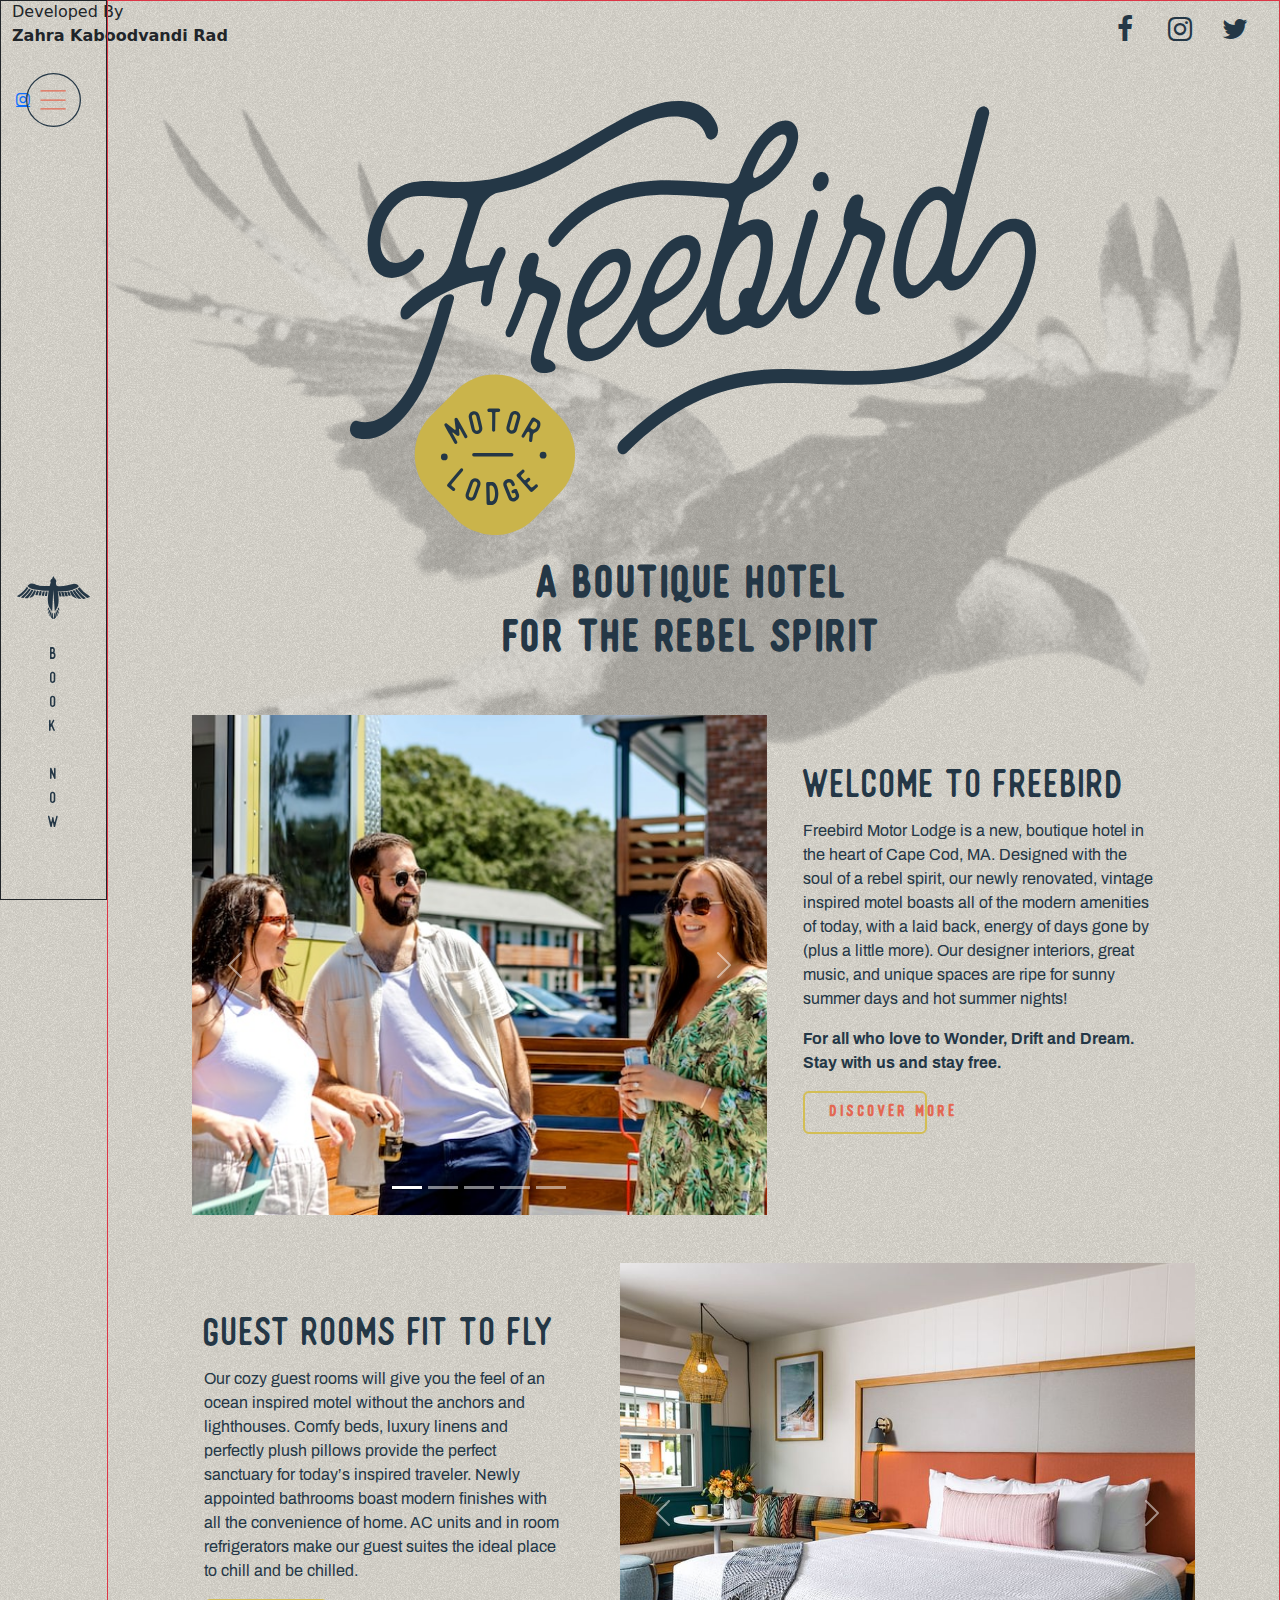
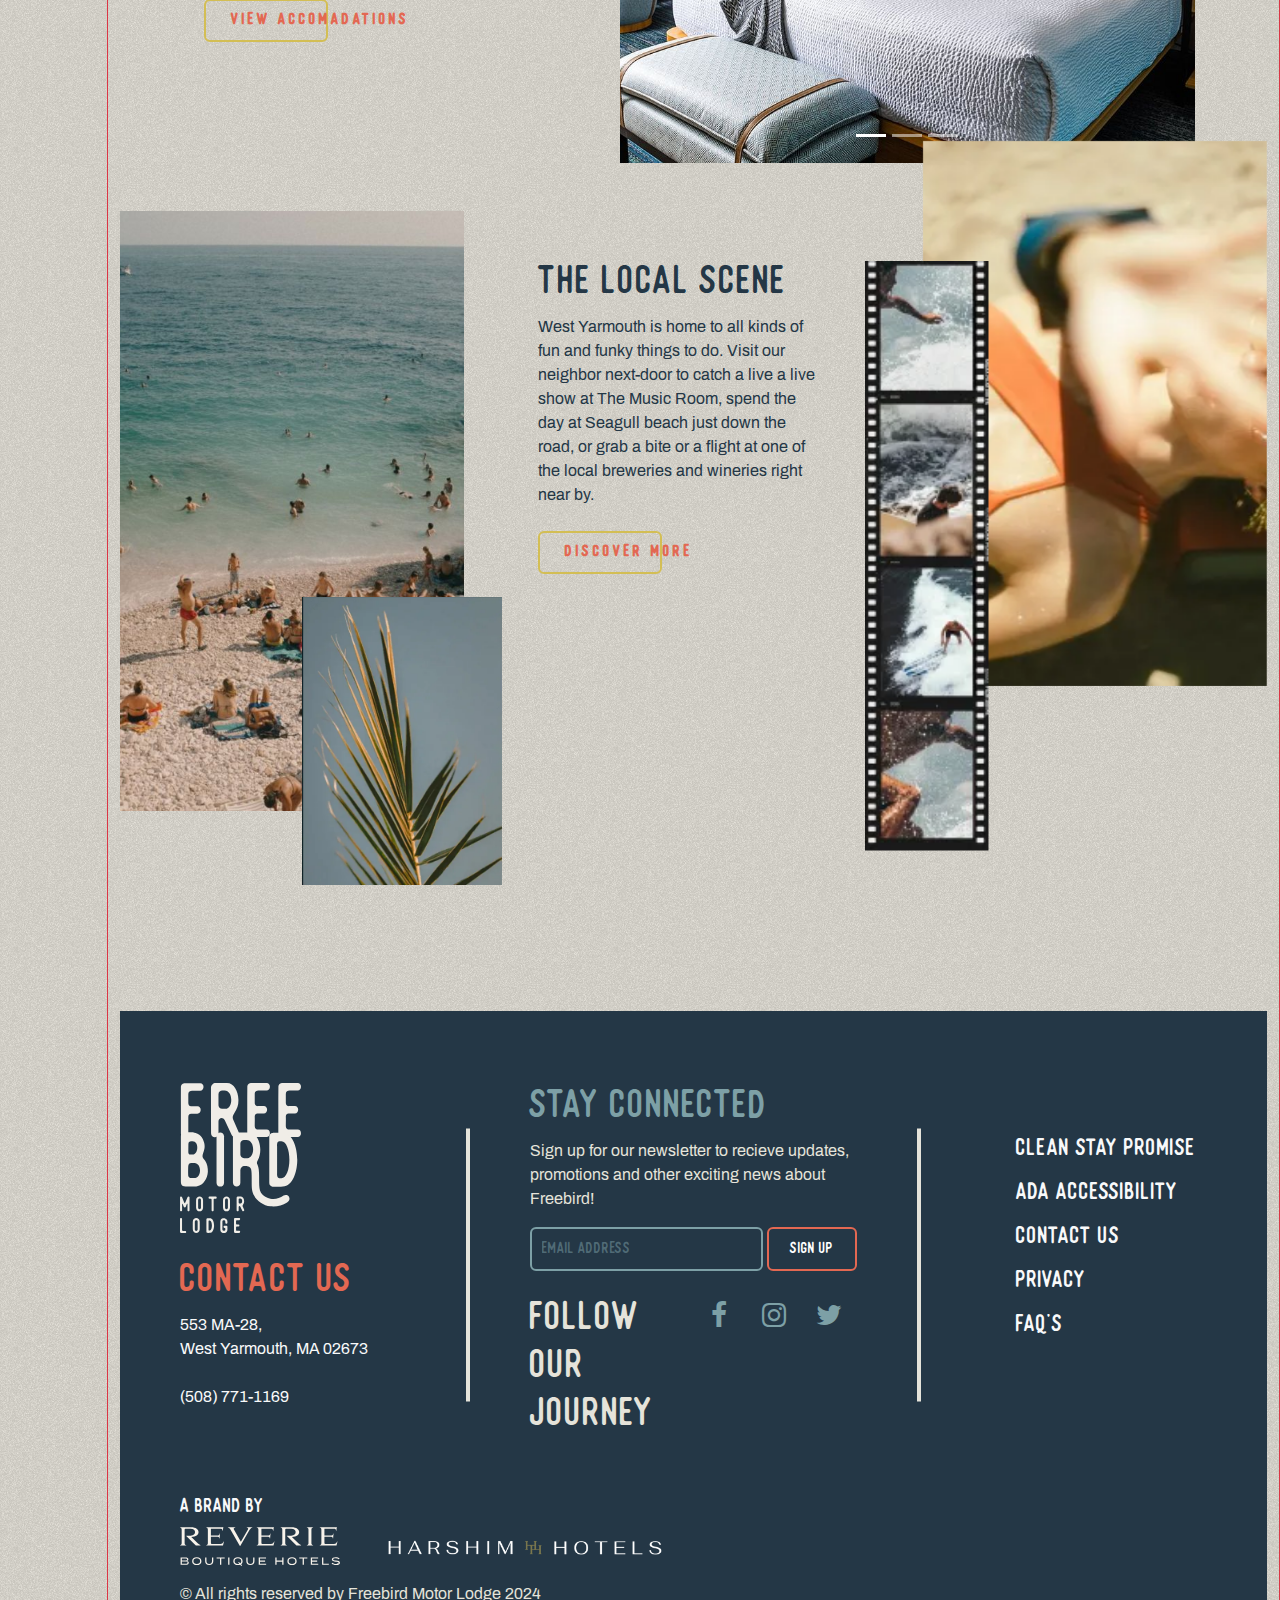
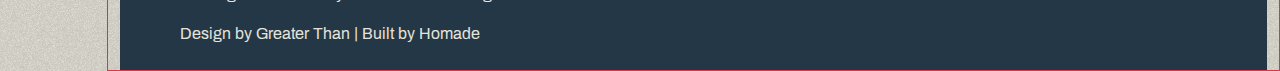
==== index.html @ a3da9fab "finished main project" ====
<!DOCTYPE html>
<html lang="en">

<head>
    <meta charset="UTF-8">
    <meta name="viewport" content="width=device-width, initial-scale=1.0">
    <title>Freebird Motor Lodge | A Boutique hotel For The Rebel Spirit</title>
    <link rel="stylesheet" href="font/fontello-906b2904/css/fontello.css">
    <link rel="stylesheet" href="styles/bootstrap.min.css">
    <link rel="stylesheet" href="styles/master.css">
</head>

<body class="overflow-x-hidden">
    <div class="container-fluid">
        <div class="row">
            <aside
                class="d-none d-md-flex col-1 border border-dark h-100 py-5 px-xl-3 justify-content-between flex-column position-fixed align-items-center flex-wrap z-2">
                <figure class="w-75 d-flex justify-content-center mt-0 mt-lg-4 menu-hover">
                    <img src="img/menu.svg" alt="" class="">
                </figure>
                <figure class="w-100 navBird-hover">
                    <img src="img/navBird.svg" alt="" class="w-100 mb-4">
                    <figcaption class="text-uppercase d-flex heritage justify-content-center pColor text-center">
                        b<br>o<br>
                        o<br>k<br><br>n<br>o<br>w</figcaption>
                </figure>
            </aside>
            <main class="col-12 col-md-11 border border-danger position-absolute top-0 end-0">
                <div class="hero">
                    <figure class="position-absolute d-flex d-md-none justify-content-center mt-5 menu menu-hover">
                        <img src="img/menu.svg" alt="" class="">
                    </figure>
                    <div class="top-socials d-none d-md-flex position-absolute top-0
                    end-0 py-2 px-3">
                        <a href="">
                            <span class="icon-facebook fs-3 mx-2 pColor"></span>
                        </a>
                        <a href="">
                            <span class="icon-instagram fs-3 mx-2 pColor"></span>
                        </a>
                        <a href="">
                            <span class="icon-twitter fs-3 mx-2 pColor"></span>

                        </a>
                    </div>
                    <figure class="freeBird mx-auto mb-4">
                        <img src="img/freeBird.svg" alt="">
                    </figure>
                    <h1 class="heritage text-center pColor fw-bolder">A BOUTIQUE HOTEL <br> FOR THE REBEL SPIRIT</h1>
                </div>
                <section class="container w-100 px-md-3 px-lg-5">
                    <div class="row mt-5 px-lg-4 mb-5">
                        <div class="col-12 col-lg-7 slider">
                            <div id="carouselExampleIndicators" class="carousel slide h-100">
                                <div class="carousel-indicators">
                                    <button type="button" data-bs-target="#carouselExampleIndicators"
                                        data-bs-slide-to="0" class="active" aria-current="true"
                                        aria-label="Slide 1"></button>
                                    <button type="button" data-bs-target="#carouselExampleIndicators"
                                        data-bs-slide-to="1" aria-label="Slide 2"></button>
                                    <button type="button" data-bs-target="#carouselExampleIndicators"
                                        data-bs-slide-to="2" aria-label="Slide 3"></button>
                                    <button type="button" data-bs-target="#carouselExampleIndicators"
                                        data-bs-slide-to="3" aria-label="Slide 4"></button>
                                    <button type="button" data-bs-target="#carouselExampleIndicators"
                                        data-bs-slide-to="4" aria-label="Slide 5"></button>
                                </div>
                                <div class="carousel-inner h-100">
                                    <div class="carousel-item active h-100 position-relative">
                                        <img src="img/a1.jpg"
                                            class="d-block h-100 position-absolute top-50 start-50 translate-middle"
                                            alt="...">
                                    </div>
                                    <div class="carousel-item h-100 position-relative">
                                        <img src="img/a2.jpg"
                                            class="d-block h-100 position-absolute top-50 start-50 translate-middle"
                                            alt="...">
                                    </div>
                                    <div class="carousel-item h-100 position-relative">
                                        <img src="img/a5.jpg"
                                            class="d-block h-100 position-absolute top-50 start-50 translate-middle"
                                            alt="...">
                                    </div>
                                    <div class="carousel-item h-100 position-relative">
                                        <img src="img/a4.jpg"
                                            class="d-block h-100 position-absolute top-50 start-50 translate-middle"
                                            alt="...">
                                    </div>
                                    <div class="carousel-item h-100 position-relative">
                                        <img src="img/a3.jpg"
                                            class="d-block h-100 position-absolute top-50 start-50 translate-middle"
                                            alt="...">
                                    </div>
                                </div>
                                <button class="carousel-control-prev" type="button"
                                    data-bs-target="#carouselExampleIndicators" data-bs-slide="prev">
                                    <span class="carousel-control-prev-icon" aria-hidden="true"></span>
                                    <span class="visually-hidden">Previous</span>
                                </button>
                                <button class="carousel-control-next" type="button"
                                    data-bs-target="#carouselExampleIndicators" data-bs-slide="next">
                                    <span class="carousel-control-next-icon" aria-hidden="true"></span>
                                    <span class="visually-hidden">Next</span>
                                </button>
                            </div>
                        </div>
                        <div class="col-12 col-lg-5 pe-md-5 pe-lg-3 pe-xl-5 mt-5 mt-lg-0 mt-xl-5 ps-lg-4 ps-xl-4 mb-5">
                            <h2 class="heritage pColor text-uppercase fs-1">welcome to freebird</h2>
                            <p class="arch-reg pColor">Freebird Motor Lodge is a new, boutique hotel in the heart of
                                Cape Cod, MA. Designed with the soul of a rebel spirit,
                                our newly renovated, vintage inspired motel boasts all of the modern amenities of today,
                                with a laid back, energy of
                                days gone by (plus a little more). Our designer interiors, great music, and unique
                                spaces are ripe for sunny summer days
                                and hot summer nights!</p>
                            <p class="arch-bold pColor">
                                For all who love to Wonder, Drift and Dream.
                                <br>
                                Stay with us and stay free.
                            </p>
                            <a href="" class="text-decoration-none  rounded discover py-2 position-relative">
                                <span
                                    class="ml-5 heritage text-uppercase aColor text-decoration-none fw-bold position-absolute">discover
                                    more</span>
                            </a>
                        </div>
                    </div>
                    <div class="row mt-5 px-lg-4">
                        <div class="col-12 col-lg-5 pe-md-5 pe-lg-3 pe-xl-5 mt-5 mt-lg-5 mt-xl-5 ps-lg-4 ps-xl-4 mb-5">
                            <h2 class="heritage pColor text-uppercase fs-1">GUEST ROOMS FIT TO FLY
                            </h2>
                            <p class="arch-reg pColor">Our cozy guest rooms will give you the feel of an ocean inspired
                                motel without the anchors and lighthouses. Comfy beds,
                                luxury linens and perfectly plush pillows provide the perfect sanctuary for today’s
                                inspired traveler. Newly appointed
                                bathrooms boast modern finishes with all the convenience of home. AC units and in room
                                refrigerators make our guest
                                suites the ideal place to chill and be chilled.
                            </p>
                            <a href="" class="text-decoration-none  rounded discover py-2 position-relative">
                                <span
                                    class="ml-5 heritage text-uppercase aColor text-decoration-none fw-bold position-absolute">view
                                    accomadations</span>
                            </a>
                        </div>
                        <div class="col-12 col-lg-7 slider">
                            <div id="carousel2ExampleIndicators" class="carousel slide h-100">
                                <div class="carousel-indicators">
                                    <button type="button" data-bs-target="#carousel2ExampleIndicators"
                                        data-bs-slide-to="0" class="active" aria-current="true"
                                        aria-label="Slide 1"></button>
                                    <button type="button" data-bs-target="#carousel2ExampleIndicators"
                                        data-bs-slide-to="1" aria-label="Slide 2"></button>
                                    <button type="button" data-bs-target="#carousel2ExampleIndicators"
                                        data-bs-slide-to="2" aria-label="Slide 3"></button>
                                </div>
                                <div class="carousel-inner h-100">
                                    <div class="carousel-item active h-100 position-relative">
                                        <img src="img/b1.jpg"
                                            class="d-block h-100 position-absolute top-50 start-50 translate-middle"
                                            alt="...">
                                    </div>
                                    <div class="carousel-item h-100 position-relative">
                                        <img src="img/b2.jpg"
                                            class="d-block h-100 position-absolute top-50 start-50 translate-middle"
                                            alt="...">
                                    </div>
                                    <div class="carousel-item h-100 position-relative">
                                        <img src="img/b3.jpg"
                                            class="d-block h-100 position-absolute top-50 start-50 translate-middle"
                                            alt="...">
                                    </div>
                                </div>
                                <button class="carousel-control-prev" type="button"
                                    data-bs-target="#carousel2ExampleIndicators" data-bs-slide="prev">
                                    <span class="carousel-control-prev-icon" aria-hidden="true"></span>
                                    <span class="visually-hidden">Previous</span>
                                </button>
                                <button class="carousel-control-next" type="button"
                                    data-bs-target="#carousel2ExampleIndicators" data-bs-slide="next">
                                    <span class="carousel-control-next-icon" aria-hidden="true"></span>
                                    <span class="visually-hidden">Next</span>
                                </button>
                            </div>
                        </div>
                    </div>

                </section>
                <div class="last container w-100 px-md-3 px-lg-0">
                    <div
                        class="row mt-5 flex-column flex-lg-row justify-content-center align-content-center w-100 mx-auto">
                        <div class="col-12 col-lg-4 position-relative px-lg-0">
                            <figure class="position-absolute ms-2 ms-md-0 c1">
                                <img src="img/c1.jpg" alt="" class="object-fit-cover w-100 h-100">
                            </figure>
                            <figure class="position-absolute me-2 me-md-0 c2">
                                <img src="img/c2.webp" alt="" class="w-100">
                            </figure>
                        </div>
                        <div class="col-12 col-lg-4">
                            <div class="col-12 pe-md-5 pe-lg-5 pe-xl-5 mt-5 mt-lg-5 mt-xl-5 ps-xl-4 mb-5">
                                <h2 class="heritage pColor text-uppercase fs-1">THE LOCAL SCENE</h2>
                                <p class="arch-reg pColor mt-2 mb-4">West Yarmouth is home to all kinds of fun and funky
                                    things to
                                    do. Visit our neighbor next-door to catch a live a live
                                    show at The Music Room, spend the day at Seagull beach just down the road, or grab a
                                    bite or a flight at one of the
                                    local breweries and wineries right near by.
                                </p>
                                <a href="" class="text-decoration-none  rounded discover py-2 position-relative">
                                    <span
                                        class="ml-5 heritage text-uppercase aColor text-decoration-none fw-bold position-absolute">discover
                                        more</span>
                                </a>
                            </div>
                        </div>
                        <div class="col-12 col-lg-4 d-none d-lg-flex position-relative">
                            <figure class="position-absolute start-50 c3 z-2">
                                <img src="img/c3.webp" alt="" class="object-fit-cover w-100">
                            </figure>
                            <figure class="position-absolute c4">
                                <img src="img/c4.webp" alt="" class="object-fit-cover w-100 h-100">
                            </figure>
                        </div>
                    </div>
                </div>
                <footer class="py-4 px-md-5">
                    <div class="container mx-sm-0">
                        <div class="row justify-content-between">
                            <div class="mt-5 col-lg-3">
                                <a href="" class="footerBird d-flex mb-4">
                                    <img src="img/f2.svg" alt="" class="w-100 h-100">
                                </a>
                                <div class="d-flex flex-column">
                                    <h4 class="aColor text-uppercase heritage fs-1">contact us</h4>
                                    <a href="" class="text-decoration-none text-light contact arch-reg extraColor">
                                        553 MA-28,
                                        <br>
                                        West Yarmouth, MA 02673
                                    </a>
                                    <a href=""
                                        class="text-decoration-none text-light contact mt-4 arch-reg extraColor">(508)
                                        771-1169</a>
                                </div>
                            </div>
                            <div class="mt-5 col-lg-4 divider position-relative">
                                <h4 class="hColor text-uppercase heritage fs-1">stay connected</h4>
                                <p class="extraColor arch-reg">Sign up for our newsletter to recieve updates, promotions
                                    and
                                    other exciting news
                                    about Freebird!</p>
                                <div class="d-flex gap-1">
                                    <input type="text" name=""
                                        class="rounded w-25 i1 heritage text-light text-uppercase"
                                        placeholder="Email Address">
                                    <input type="button" value="SIGN UP" class="rounded w-25 i2 heritage">
                                </div>
                                <div class="d-flex mt-4 footerSocial">
                                    <h4 class="text-uppercase extraColor fs-1 heritage">follow our journey</h4>
                                    <a href="">
                                        <span class="icon-facebook fs-3 mx-2 hColor"></span>
                                    </a>
                                    </a>
                                    <a href="">
                                        <span class="icon-instagram fs-3 mx-2 hColor"></span>
                                    </a>
                                    <a href="">
                                        <span class="icon-twitter fs-3 mx-2 hColor"></span>

                                    </a>
                                </div>
                            </div>
                            <div class="mt-5 col-lg-3">
                                <ul class="list-unstyled mt-lg-5 ms-lg-5">
                                    <li class="mb-2">
                                        <a href=""
                                            class="text-uppercase text-decoration-none text-light heritage fs-4">clean
                                            stay
                                            promise</a>
                                    </li>
                                    <li class="mb-2">
                                        <a href=""
                                            class="text-uppercase text-decoration-none text-light heritage fs-4">ada
                                            accessibility</a>
                                    </li>
                                    <li class="mb-2">
                                        <a href=""
                                            class="text-uppercase text-decoration-none text-light heritage fs-4">contact
                                            us</a>
                                    </li>
                                    <li class="mb-2">
                                        <a href=""
                                            class="text-uppercase text-decoration-none text-light heritage fs-4">privacy</a>
                                    </li>
                                    <li class="mb-2">
                                        <a href=""
                                            class="text-uppercase text-decoration-none text-light heritage fs-4">faq's</a>
                                    </li>
                                </ul>
                            </div>
                        </div>
                    </div>
                    <div class="container">
                        <div class="row flex-column flex-xxl-row px-5 px-md-0 mt-lg-5 justify-content-xxl-between">
                            <div class="flex-xxl-fill col-xxl-3 d-flex
                            flex-column">
                                <h5 class="text-uppercase heritage text-light">a brand by</h5>
                                <div class="d-flex w-100 logos">
                                    <img src="img/f3.svg" alt="" class="">
                                    <img src="img/f1.png" alt="" class="">
                                </div>
                            </div>
                            <div class="mt-xxl-4 col-xxl-3 arch-reg extraColor mt-3">© All rights reserved by Freebird
                                Motor Lodge 2024
                            </div>
                            <div class="mt-xxl-4 col-xxl-3 arch-reg extraColor mt-3 cRight">
                                Design by
                                <a href="" class="extraColor text-decoration-none">Greater Than</a>
                                | Built by
                                <a href="" class="extraColor text-decoration-none">Homade</a>
                            </div>
                        </div>
                    </div>
                </footer>
                <img src="img/hero.webp" alt="" class="position-absolute z-n1">
            </main>
            <div class=" logo">
                <p>Developed By <br>
                    <strong>Zahra Kaboodvandi Rad</strong>
                </p>
                <div>
                    <figure>
                        <img src="img/portrait.jpg" alt="">
                        <figcaption>
                            <a href="https://www.linkedin.com/in/zahra-kaboodvandi-rad-87b12021b?lipi=urn%3Ali%3Apage%3Ad_flagship3_profile_view_base_contact_details%3Bns0pgDfMRpiebwhon%2BlGBA%3D%3D"
                                class="icon-linkedin-circled"></a>
                            <a href="https://github.com/Zahra-Rad" class="icon-github"></a>
                            <a href="https://www.instagram.com/zahra.rad_dev?utm_source=qr&igsh=MW1rN2kzcDdpcmNocA=="
                                class="icon-instagram"></a>
                            <a href="mailto:zahrakrad76@gmail.com" class="icon-mail"></a>
                        </figcaption>
                    </figure>
                </div>
            </div>
        </div>
    </div>
    <script src="js/bootstrap.min.js"> </script>
</body>

</html>
---- font/fontello-906b2904/css/fontello.css ----
@font-face {
  font-family: 'fontello';
  src: url('../font/fontello.eot?27831224');
  src: url('../font/fontello.eot?27831224#iefix') format('embedded-opentype'),
       url('../font/fontello.woff2?27831224') format('woff2'),
       url('../font/fontello.woff?27831224') format('woff'),
       url('../font/fontello.ttf?27831224') format('truetype'),
       url('../font/fontello.svg?27831224#fontello') format('svg');
  font-weight: normal;
  font-style: normal;
}
/* Chrome hack: SVG is rendered more smooth in Windozze. 100% magic, uncomment if you need it. */
/* Note, that will break hinting! In other OS-es font will be not as sharp as it could be */
/*
@media screen and (-webkit-min-device-pixel-ratio:0) {
  @font-face {
    font-family: 'fontello';
    src: url('../font/fontello.svg?27831224#fontello') format('svg');
  }
}
*/
[class^="icon-"]:before, [class*=" icon-"]:before {
  font-family: "fontello";
  font-style: normal;
  font-weight: normal;
  speak: never;

  display: inline-block;
  text-decoration: inherit;
  width: 1em;
  margin-right: .2em;
  text-align: center;
  /* opacity: .8; */

  /* For safety - reset parent styles, that can break glyph codes*/
  font-variant: normal;
  text-transform: none;

  /* fix buttons height, for twitter bootstrap */
  line-height: 1em;

  /* Animation center compensation - margins should be symmetric */
  /* remove if not needed */
  margin-left: .2em;

  /* you can be more comfortable with increased icons size */
  /* font-size: 120%; */

  /* Font smoothing. That was taken from TWBS */
  -webkit-font-smoothing: antialiased;
  -moz-osx-font-smoothing: grayscale;

  /* Uncomment for 3D effect */
  /* text-shadow: 1px 1px 1px rgba(127, 127, 127, 0.3); */
}

.icon-twitter:before { content: '\f099'; } /* '' */
.icon-facebook:before { content: '\f09a'; } /* '' */
.icon-instagram:before { content: '\f16d'; } /* '' */
---- styles/master.css ----
@font-face {
  font-family: "Archivo-Bold";
  src: url("../font/Archivo-Bold.woff");
}
@font-face {
  font-family: "Archivo-Regular";
  src: url("../font/Archivo-Regular.woff");
}
@font-face {
  font-family: "Heritage";
  src: url("../font/Heritage_Sans_Alternates.woff");
}
* {
  margin: 0;
  padding: 0;
  box-sizing: border-box;
}

body {
  background-image: url(../img/bg.png), linear-gradient(#e8e5dc, #e8e5dc);
  background-size: 200px, auto;
}

.heritage {
  font-family: "Heritage", sans-serif;
}

.arch-reg {
  font-family: "Archivo-Regular", sans-serif;
}

.arch-bold {
  font-family: "Archivo-Bold", sans-serif;
}

.pColor {
  color: #243746;
}

.aColor {
  color: #e36852;
}

.extraColor {
  color: #e5e3da;
}

.hColor {
  color: #7da0a6;
}

.navBird-hover > * {
  transition: 0.2s ease-in-out !important;
}
.navBird-hover:hover > img {
  margin-bottom: 35px !important;
}
.navBird-hover:hover > figcaption {
  color: #e36852;
}

.menu {
  width: 44px;
  right: 30px;
}

.menu-hover > img {
  transform: rotate(0);
  transition: 0.2s ease-in-out !important;
}
.menu-hover:hover > img {
  transform: rotate(180deg);
}

.hero ~ img {
  opacity: 0.25;
  right: 50%;
  transform: translateX(50%);
  width: 500px;
  top: 25%;
}
.hero > h1 {
  font-size: 45px;
  letter-spacing: 1.5px;
}
.hero ~ section {
  max-width: 100% !important;
}
.hero ~ section > div > div.slider {
  height: 500px !important;
}
.hero ~ .last {
  max-width: 100% !important;
}
.hero ~ .last > div > div:nth-of-type(1) {
  height: 400px;
}

.top-socials > a > span {
  transition: 0.2s ease-in-out !important;
}
.top-socials > a:hover > span {
  color: #e36852;
}

.freeBird {
  width: 100%;
  max-width: 500px;
  padding-top: 25%;
}

.discover {
  border: 2px solid #d3be54 !important;
  width: 124px;
  display: flex;
  height: 43px;
  transition: 0.2s ease-in-out !important;
}
.discover > span {
  width: 200px;
  letter-spacing: 3px;
  top: 50%;
  left: 25px;
  transform: translateY(-50%);
}
.discover:hover {
  width: 230px;
}

.c1 {
  width: 275px;
  height: 400px;
}

.c2 {
  width: 200px;
  height: 300px;
  bottom: -60px;
  right: 0;
}

footer {
  background-color: #243746;
}
footer > div {
  max-width: 100% !important;
}
footer ul > li > a {
  transition: 0.2s ease-in-out !important;
}
footer ul > li > a:hover {
  color: #e36852 !important;
}

.footerBird {
  height: 150px !important;
  width: -moz-fit-content;
  width: fit-content;
}

.contact {
  transition: 0.2s ease-in-out !important;
}
.contact:hover {
  color: #e36852 !important;
}

.i1 {
  border: 2px solid #7da0a6;
  background-color: transparent;
  flex-grow: 1;
  height: 44px;
  padding: 10px;
}
.i1:focus {
  caret-color: white;
  outline: none;
}
.i1::-moz-placeholder {
  color: rgba(125, 160, 166, 0.5137254902);
}
.i1::placeholder {
  color: rgba(125, 160, 166, 0.5137254902);
}

.i2 {
  border: 2px solid #e36852;
  width: 90px !important;
  background: transparent;
  color: white;
  height: 44px;
  transition: 0.2s ease-in-out !important;
}
.i2:hover {
  width: 150px !important;
}

.footerSocial > a {
  width: -moz-fit-content;
  width: fit-content;
  height: -moz-fit-content;
  height: fit-content;
  transition: 0.2s ease-in-out !important;
  color: #e36852;
}
.footerSocial > a:hover {
  border-bottom: 4px solid #e36852;
}

.logos {
  gap: 40px;
  align-content: center;
}
.logos > img {
  max-height: 40px;
  -o-object-fit: contain;
     object-fit: contain;
}
.logos > img:nth-of-type(1) {
  max-width: 160px;
}
.logos > img:nth-of-type(2) {
  width: auto;
  max-width: 300px;
}

.cRight > a {
  transition: 0.2s ease-in-out !important;
}
.cRight > a:hover {
  color: #e36852 !important;
}

@media screen and (min-width: 768px) {
  .hero ~ img {
    width: 750px;
    top: 10dvh;
  }
  .freeBird {
    max-width: 700px;
    width: 100%;
    padding-top: 100px;
  }
  .c1 {
    width: 90%;
    height: 400px;
  }
  .c2 {
    bottom: -20%;
  }
}
@media screen and (min-width: 992px) {
  .hero ~ img {
    width: 1200px;
  }
  .freeBird {
    max-width: 686px;
    width: 100%;
    padding-top: 100px;
  }
  .c1 {
    width: 90%;
    height: 600px;
  }
  .c2 {
    bottom: -17%;
  }
  .c3 {
    width: 125px;
    height: 600px;
    left: -20px !important;
    top: 50px;
  }
  .c4 {
    max-width: 90%;
    width: 400px;
    height: 545px;
    top: -70px;
    right: 0px;
  }
  .last > div > div:nth-of-type(1) {
    height: 600px !important;
  }
  footer {
    margin-top: 200px;
  }
  .i2:hover {
    width: 110px !important;
  }
  .divider::before, .divider::after {
    content: "";
    width: 4px;
    height: 75%;
    background-color: #e5e3da;
    position: absolute;
    top: 50%;
    transform: translateY(-50%);
  }
  .divider::before {
    left: -15%;
  }
  .divider::after {
    right: -15%;
  }
}
@media screen and (min-width: 1400px) {
  .fit {
    width: -moz-fit-content;
    width: fit-content;
  }
}/*# sourceMappingURL=master.css.map */
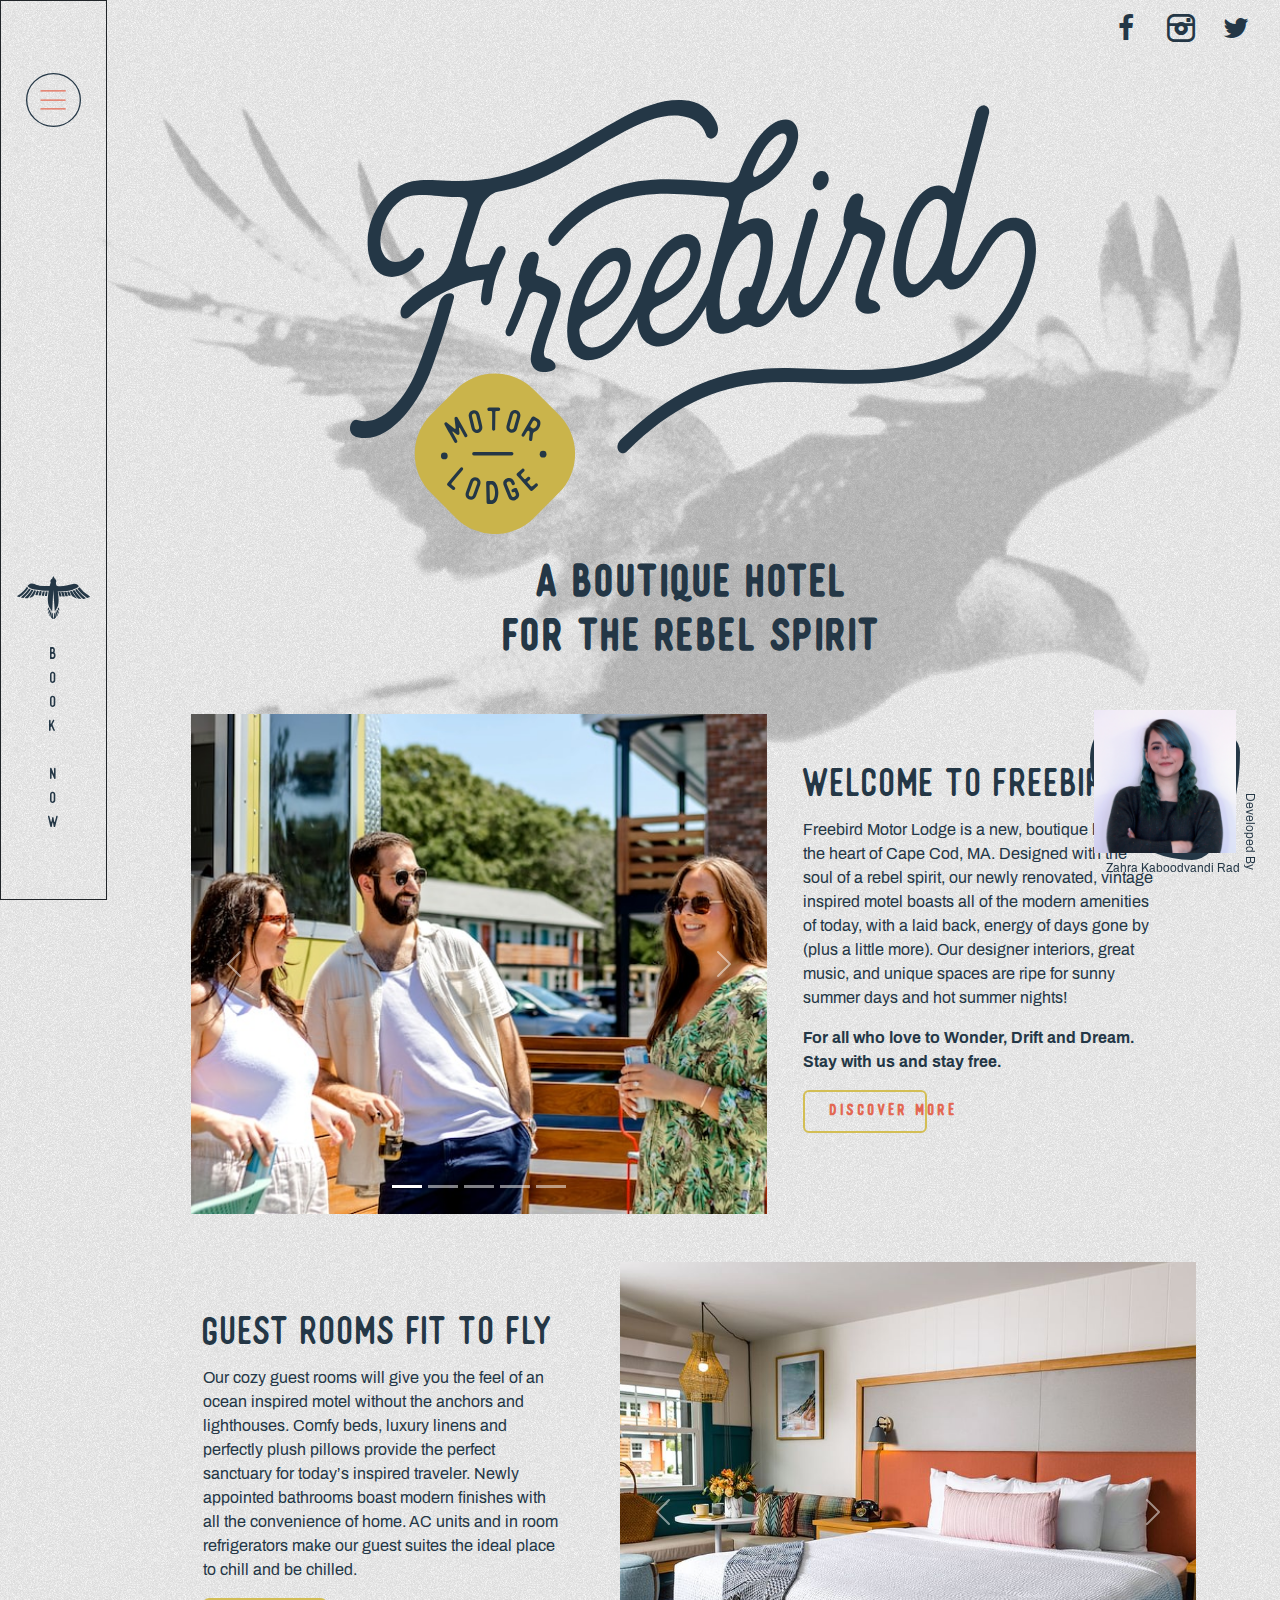
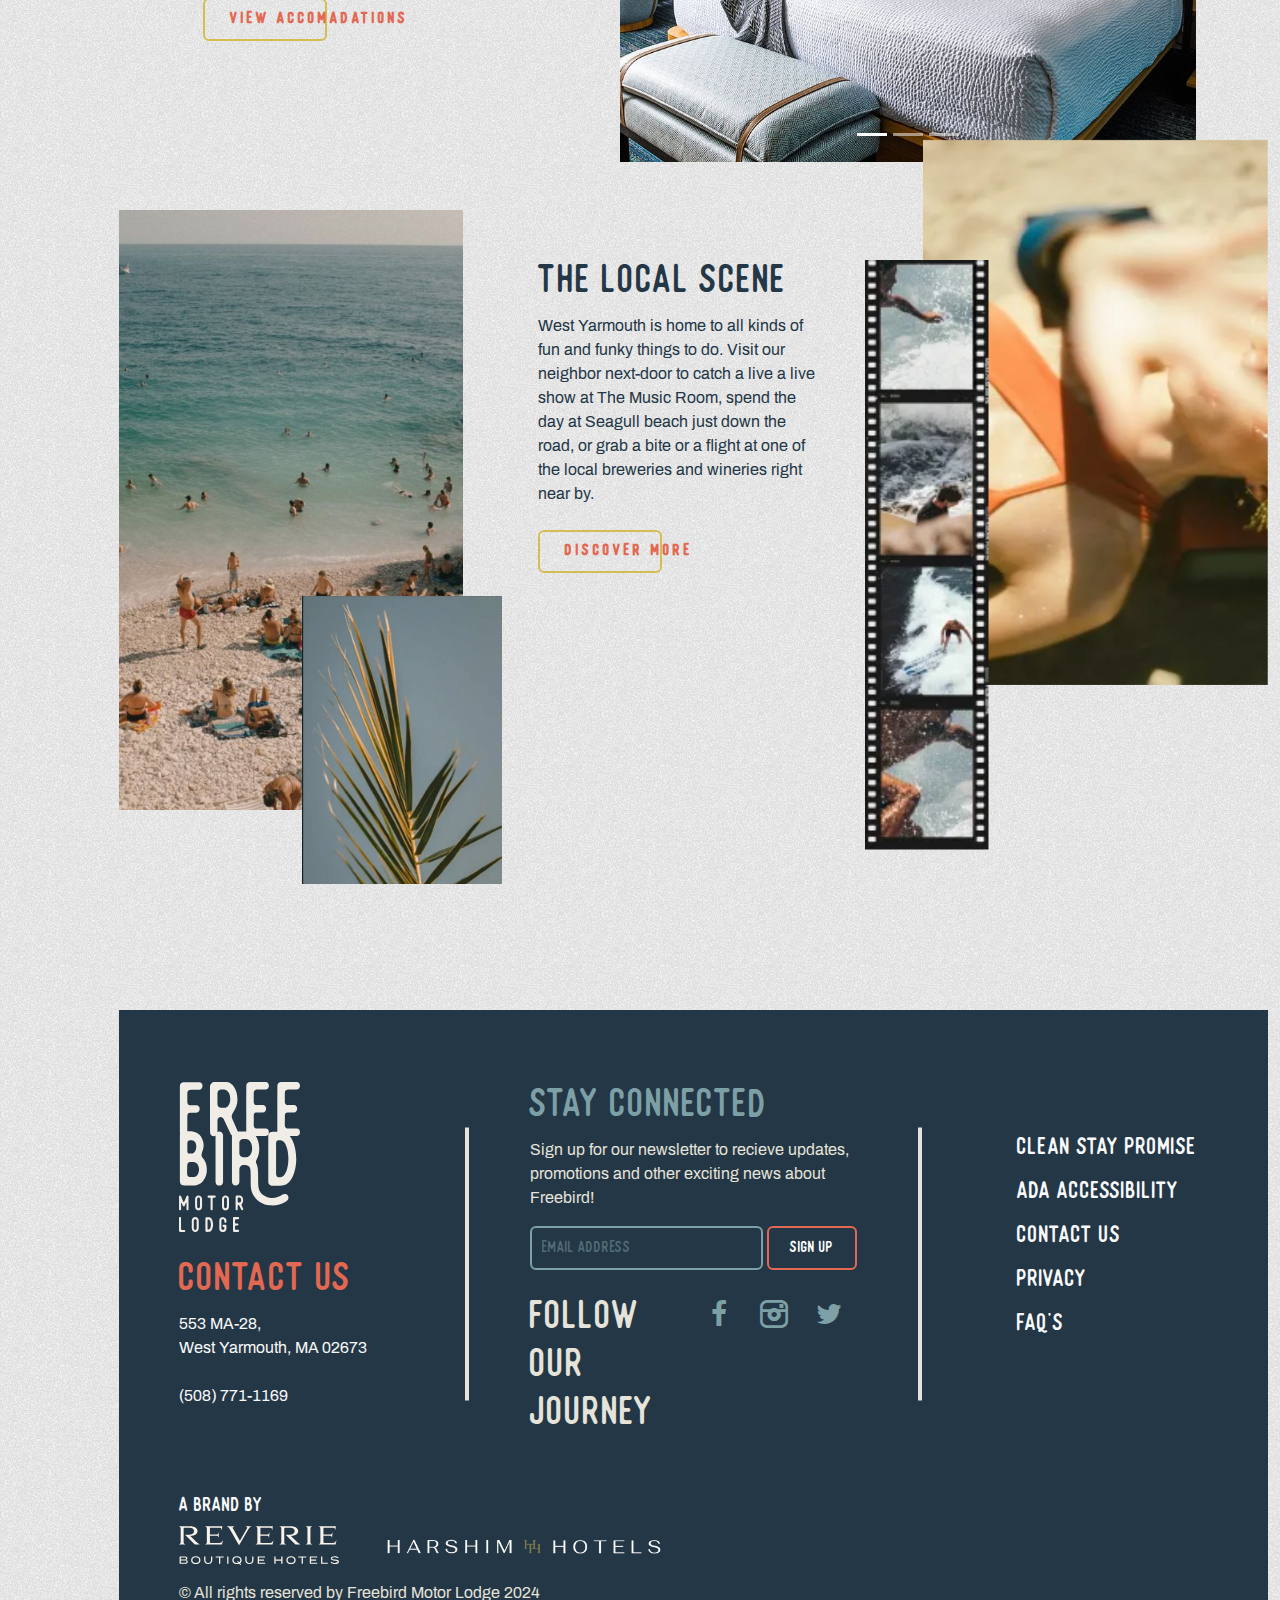
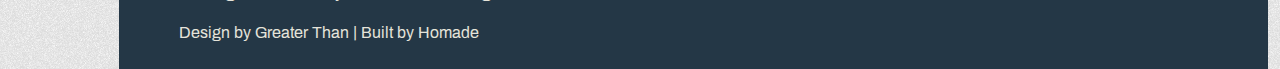
==== commit 3d121da4: "added logo" ====
--- a/index.html
+++ b/index.html
@@ -7,6 +7,7 @@
     <title>Freebird Motor Lodge | A Boutique hotel For The Rebel Spirit</title>
     <link rel="stylesheet" href="font/fontello-906b2904/css/fontello.css">
     <link rel="stylesheet" href="styles/bootstrap.min.css">
+    <link rel="stylesheet" href="fontello-6754ea83/css/fontello.css">
     <link rel="stylesheet" href="styles/master.css">
 </head>
 
@@ -25,7 +26,7 @@
                         o<br>k<br><br>n<br>o<br>w</figcaption>
                 </figure>
             </aside>
-            <main class="col-12 col-md-11 border border-danger position-absolute top-0 end-0">
+            <main class="col-12 col-md-11 position-absolute top-0 end-0">
                 <div class="hero">
                     <figure class="position-absolute d-flex d-md-none justify-content-center mt-5 menu menu-hover">
                         <img src="img/menu.svg" alt="" class="">
@@ -92,12 +93,12 @@
                                             alt="...">
                                     </div>
                                 </div>
-                                <button class="carousel-control-prev" type="button"
+                                <button class="carousel-control-prev z-0" type="button"
                                     data-bs-target="#carouselExampleIndicators" data-bs-slide="prev">
                                     <span class="carousel-control-prev-icon" aria-hidden="true"></span>
                                     <span class="visually-hidden">Previous</span>
                                 </button>
-                                <button class="carousel-control-next" type="button"
+                                <button class="carousel-control-next z-0" type="button"
                                     data-bs-target="#carouselExampleIndicators" data-bs-slide="next">
                                     <span class="carousel-control-next-icon" aria-hidden="true"></span>
                                     <span class="visually-hidden">Next</span>
@@ -324,24 +325,27 @@
                 </footer>
                 <img src="img/hero.webp" alt="" class="position-absolute z-n1">
             </main>
-            <div class=" logo">
-                <p>Developed By <br>
-                    <strong>Zahra Kaboodvandi Rad</strong>
-                </p>
-                <div>
-                    <figure>
-                        <img src="img/portrait.jpg" alt="">
-                        <figcaption>
-                            <a href="https://www.linkedin.com/in/zahra-kaboodvandi-rad-87b12021b?lipi=urn%3Ali%3Apage%3Ad_flagship3_profile_view_base_contact_details%3Bns0pgDfMRpiebwhon%2BlGBA%3D%3D"
-                                class="icon-linkedin-circled"></a>
-                            <a href="https://github.com/Zahra-Rad" class="icon-github"></a>
-                            <a href="https://www.instagram.com/zahra.rad_dev?utm_source=qr&igsh=MW1rN2kzcDdpcmNocA=="
-                                class="icon-instagram"></a>
-                            <a href="mailto:zahrakrad76@gmail.com" class="icon-mail"></a>
-                        </figcaption>
-                    </figure>
-                </div>
-            </div>
+        </div>
+    </div>
+    <div class="zahra position-fixed d-flex justify-content-center align-items-center">
+        <p class="position-absolute d-flex justify-content-end w-lg-100 text-center start-50 arch-reg">Developed By <br>
+            <strong>Zahra Kaboodvandi Rad</strong>
+        </p>
+        <div class="w-100 h-100 d-flex justify-content-center align-content-center">
+            <figure class="d-flex justify-content-center align-content-center position-relative">
+                <img src="img/portrait.jpg" alt="" class="w-100
+                h-100">
+                <figcaption class="position-absolute d-flex flex-column justify-content-center align-items-center">
+                    <a href="https://www.linkedin.com/in/zahra-kaboodvandi-rad-87b12021b?lipi=urn%3Ali%3Apage%3Ad_flagship3_profile_view_base_contact_details%3Bns0pgDfMRpiebwhon%2BlGBA%3D%3D"
+                        class="icon-linkedin-circled text-decoration-none fw-bolder d-flex justify-content-center align-items-center"></a>
+                    <a href="https://github.com/Zahra-Rad"
+                        class="icon-github text-decoration-none fw-bolder d-flex justify-content-center align-items-center"></a>
+                    <a href="https://www.instagram.com/zahra.rad_dev?utm_source=qr&igsh=MW1rN2kzcDdpcmNocA=="
+                        class="icon-instagram text-decoration-none fw-bolder d-flex justify-content-center align-items-center"></a>
+                    <a href="mailto:zahrakrad76@gmail.com"
+                        class="icon-mail text-decoration-none fw-bolder d-flex justify-content-center align-items-center"></a>
+                </figcaption>
+            </figure>
         </div>
     </div>
     <script src="js/bootstrap.min.js"> </script>
--- a/fontello-6754ea83/css/fontello.css
+++ b/fontello-6754ea83/css/fontello.css
@@ -0,0 +1,61 @@
+@font-face {
+  font-family: 'fontello';
+  src: url('../font/fontello.eot?21525565');
+  src: url('../font/fontello.eot?21525565#iefix') format('embedded-opentype'),
+       url('../font/fontello.woff2?21525565') format('woff2'),
+       url('../font/fontello.woff?21525565') format('woff'),
+       url('../font/fontello.ttf?21525565') format('truetype'),
+       url('../font/fontello.svg?21525565#fontello') format('svg');
+  font-weight: normal;
+  font-style: normal;
+}
+/* Chrome hack: SVG is rendered more smooth in Windozze. 100% magic, uncomment if you need it. */
+/* Note, that will break hinting! In other OS-es font will be not as sharp as it could be */
+/*
+@media screen and (-webkit-min-device-pixel-ratio:0) {
+  @font-face {
+    font-family: 'fontello';
+    src: url('../font/fontello.svg?21525565#fontello') format('svg');
+  }
+}
+*/
+[class^="icon-"]:before, [class*=" icon-"]:before {
+  font-family: "fontello";
+  font-style: normal;
+  font-weight: normal;
+  speak: never;
+
+  display: inline-block;
+  text-decoration: inherit;
+  width: 1em;
+  margin-right: .2em;
+  text-align: center;
+  /* opacity: .8; */
+
+  /* For safety - reset parent styles, that can break glyph codes*/
+  font-variant: normal;
+  text-transform: none;
+
+  /* fix buttons height, for twitter bootstrap */
+  line-height: 1em;
+
+  /* Animation center compensation - margins should be symmetric */
+  /* remove if not needed */
+  margin-left: .2em;
+
+  /* you can be more comfortable with increased icons size */
+  /* font-size: 120%; */
+
+  /* Font smoothing. That was taken from TWBS */
+  -webkit-font-smoothing: antialiased;
+  -moz-osx-font-smoothing: grayscale;
+
+  /* Uncomment for 3D effect */
+  /* text-shadow: 1px 1px 1px rgba(127, 127, 127, 0.3); */
+}
+
+.icon-linkedin-circled:before { content: '\e800'; } /* '' */
+.icon-github:before { content: '\e801'; } /* '' */
+.icon-mail:before { content: '\e802'; } /* '' */
+.icon-basket:before { content: '\e803'; } /* '' */
+.icon-instagram:before { content: '\f31e'; } /* '' */
--- a/styles/master.css
+++ b/styles/master.css
@@ -10,6 +10,19 @@
   font-family: "Heritage";
   src: url("../font/Heritage_Sans_Alternates.woff");
 }
+::-webkit-scrollbar {
+  width: 10px;
+}
+
+::-webkit-scrollbar-track {
+  background: #e5e3da;
+}
+
+::-webkit-scrollbar-thumb {
+  background: #243746;
+  border-radius: 5px;
+}
+
 * {
   margin: 0;
   padding: 0;
@@ -231,6 +244,101 @@
   color: #e36852 !important;
 }
 
+.zahra {
+  width: 90px;
+  height: 90px;
+  bottom: 40px;
+  right: 40px;
+}
+.zahra > p {
+  top: 90px;
+  width: 100px;
+  font-weight: 200;
+  color: #243746;
+  line-height: 10px;
+  flex-wrap: wrap;
+  font-size: 12px;
+  transform: translateX(-50%) rotate(90deg);
+  transform-origin: right;
+}
+.zahra > p > strong {
+  transform: translateX(-2px) rotate(-90deg);
+  transform-origin: right;
+}
+.zahra > div {
+  background-color: #243746;
+  border-radius: 33% 67% 32% 68%/32% 28% 72% 68%;
+  animation: format 10s ease-in-out infinite alternate;
+}
+.zahra > div > figure {
+  width: 95%;
+  height: 95%;
+  cursor: pointer;
+}
+.zahra > div > figure > img {
+  z-index: 15;
+  animation: format2 10s ease-in-out infinite alternate;
+}
+.zahra > div > figure > figcaption > a {
+  z-index: 10 !important;
+  color: #243746;
+  font-size: 12px;
+  width: 60px;
+  height: 20px;
+  transform: translateX(0) translateY(0);
+  transition: all 0.5s ease-in-out;
+}
+.zahra > div > figure > figcaption > a:nth-of-type(1) {
+  transition-delay: 0s;
+}
+.zahra > div > figure > figcaption > a:nth-of-type(2) {
+  transition-delay: 0.2s;
+}
+.zahra > div > figure > figcaption > a:nth-of-type(3) {
+  transition-delay: 0.4s;
+}
+.zahra > div > figure > figcaption > a:nth-of-type(4) {
+  transition-delay: 0.6s;
+}
+.zahra > div > figure:hover > figcaption > a {
+  transform: translateX(-70px) translateY(0);
+  color: #e36852;
+}
+
+@keyframes format {
+  0% {
+    border-radius: 51% 49% 37% 63%/63% 60% 40% 37%;
+  }
+  25% {
+    border-radius: 68% 32% 59% 41%/63% 60% 40% 37%;
+  }
+  50% {
+    border-radius: 49% 51% 69% 31%/40% 50% 50% 60%;
+  }
+  75% {
+    border-radius: 58% 42% 47% 53%/66% 56% 44% 34%;
+  }
+  100% {
+    border-radius: 40% 60% 62% 38%/56% 40% 60% 44%;
+  }
+}
+@keyframes format2 {
+  0% {
+    border-radius: 52% 48% 41% 59%/35% 40% 60% 65%;
+  }
+  25% {
+    border-radius: 68% 32% 52% 48%/55% 48% 52% 45%;
+  }
+  50% {
+    border-radius: 58% 42% 37% 63%/40% 65% 35% 60%;
+  }
+  75% {
+    border-radius: 45% 55% 55% 45%/58% 48% 52% 42%;
+  }
+  100% {
+    border-radius: 68% 32% 59% 41%/63% 60% 40% 37%;
+  }
+}
 @media screen and (min-width: 768px) {
   .hero ~ img {
     width: 750px;
@@ -247,6 +355,21 @@
   }
   .c2 {
     bottom: -20%;
+  }
+  .zahra {
+    width: 120px;
+    height: 120px;
+  }
+  .zahra > p {
+    top: 120px;
+    width: 140px;
+  }
+  .zahra > div > figure > figcaption a {
+    font-size: 16px !important;
+    height: 28px !important;
+  }
+  .zahra > div > figure:hover > figcaption > a {
+    transform: translateX(-80px) translateY(0);
   }
 }
 @media screen and (min-width: 992px) {
@@ -302,6 +425,21 @@
   .divider::after {
     right: -15%;
   }
+  .zahra {
+    width: 150px;
+    height: 150px;
+  }
+  .zahra > p {
+    top: 150px;
+    width: 160px;
+  }
+  .zahra > div > figure > figcaption a {
+    font-size: 18px !important;
+    height: 35px !important;
+  }
+  .zahra > div > figure:hover > figcaption > a {
+    transform: translateX(-90px) translateY(0);
+  }
 }
 @media screen and (min-width: 1400px) {
   .fit {
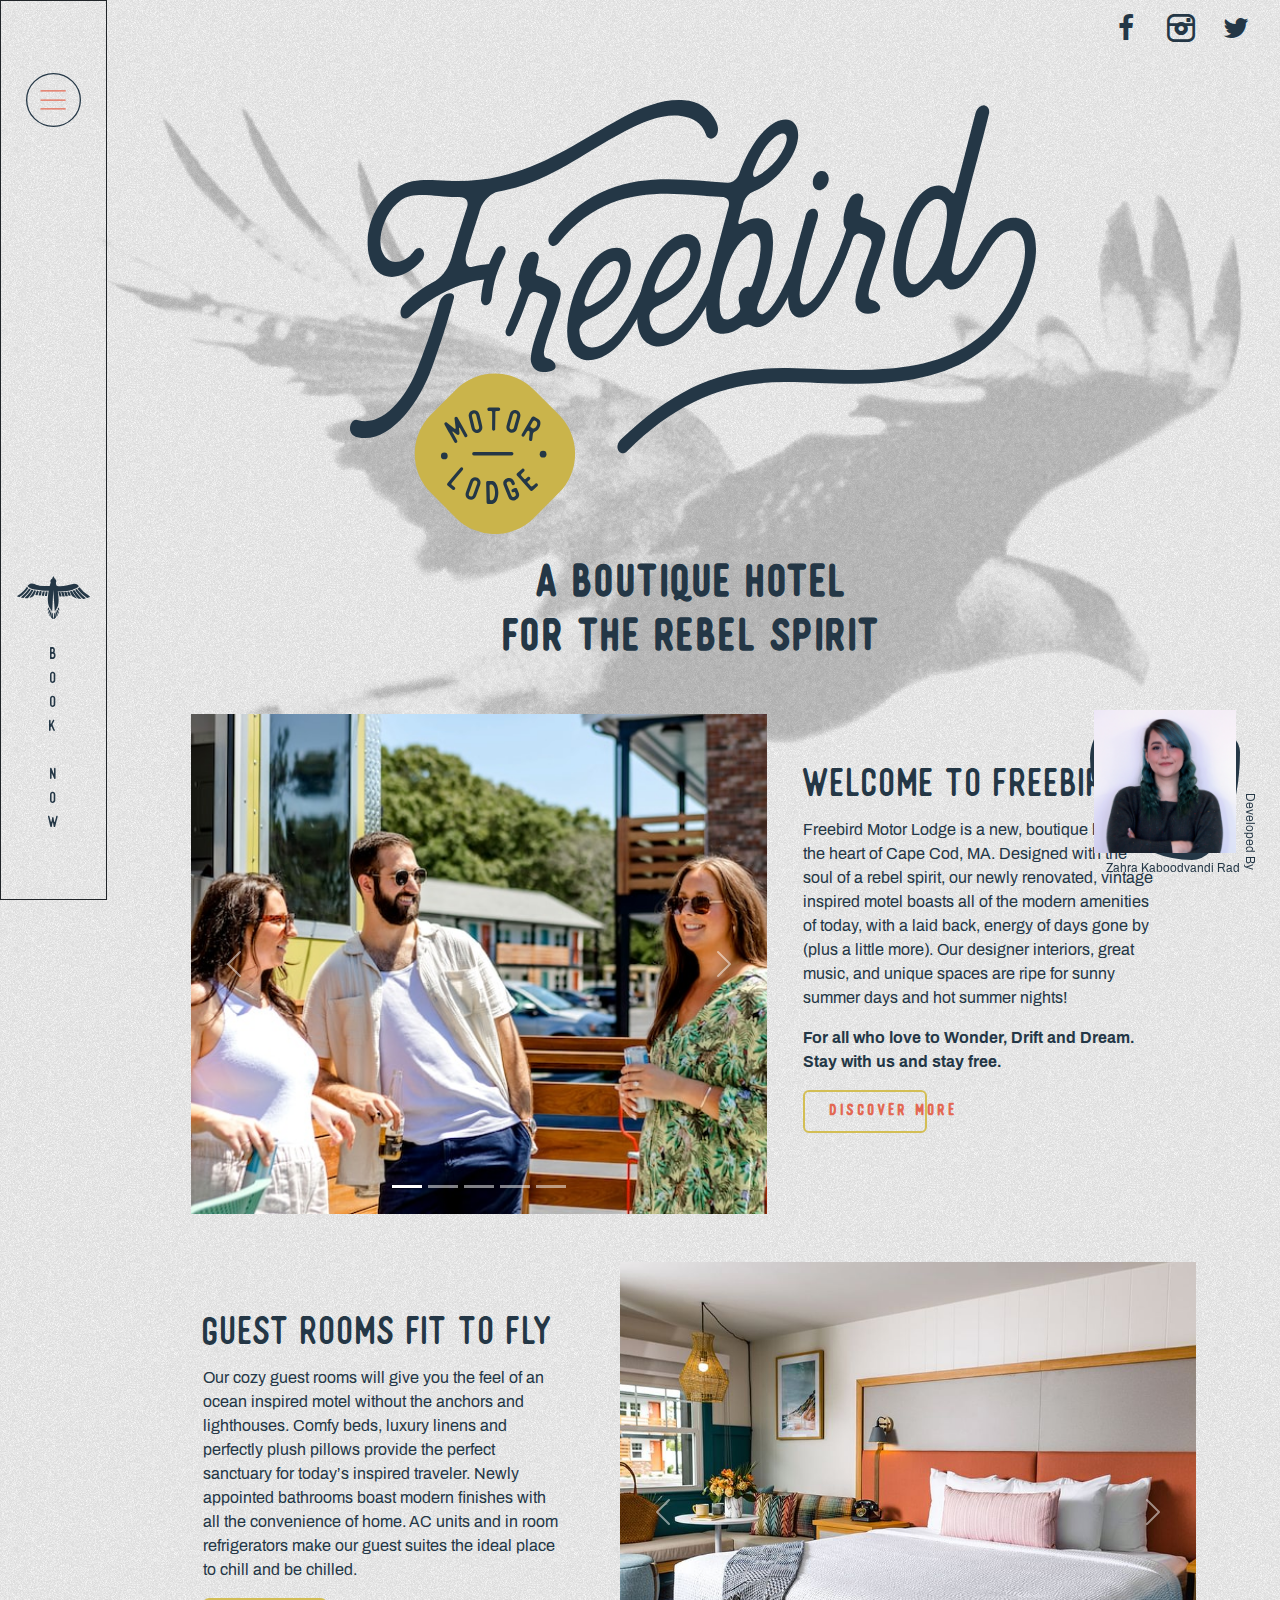
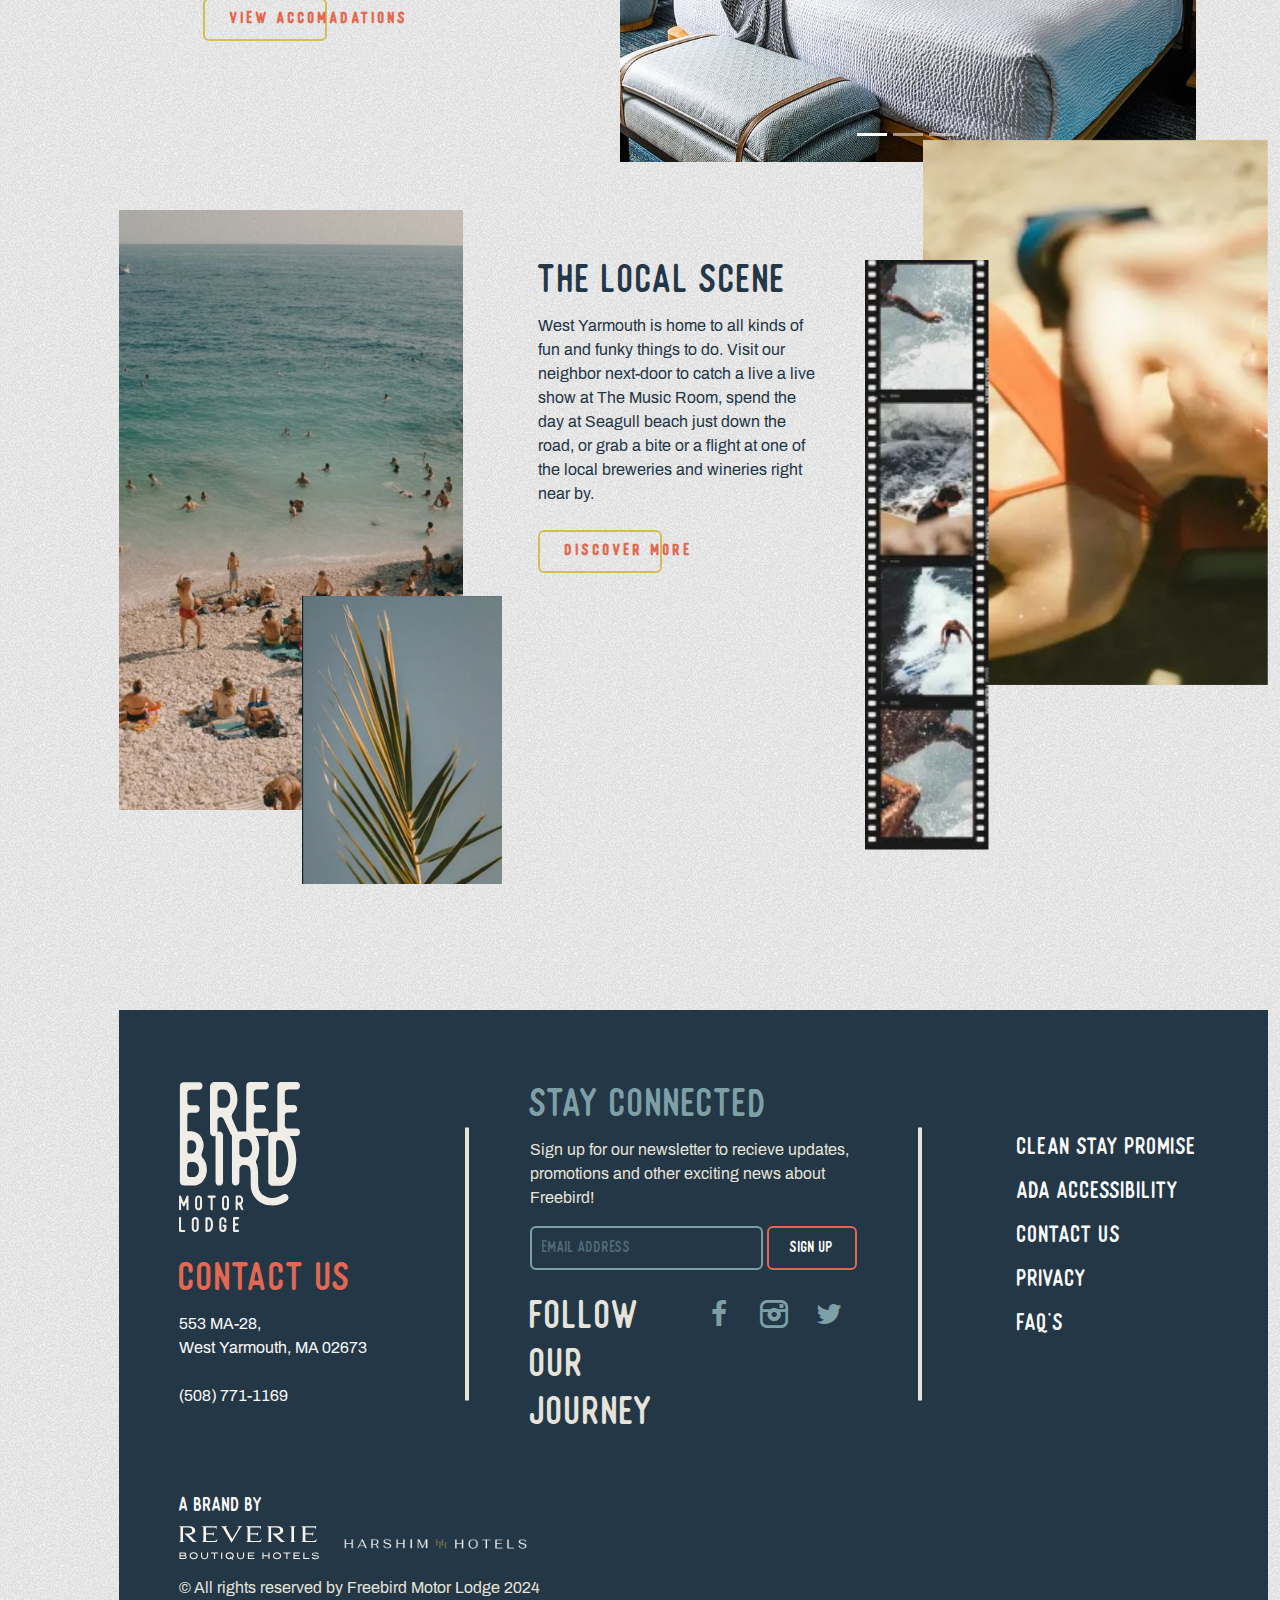
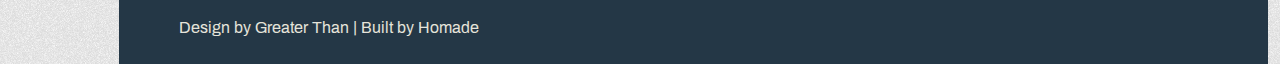
==== commit 67f2e821: "adjusted footer" ====
--- a/index.html
+++ b/index.html
@@ -16,7 +16,7 @@
         <div class="row">
             <aside
                 class="d-none d-md-flex col-1 border border-dark h-100 py-5 px-xl-3 justify-content-between flex-column position-fixed align-items-center flex-wrap z-2">
-                <figure class="w-75 d-flex justify-content-center mt-0 mt-lg-4 menu-hover">
+                <figure class="w-75 d-flex justify-content-center mt-0 mt-lg-4 menu-hover" id="lg-button">
                     <img src="img/menu.svg" alt="" class="">
                 </figure>
                 <figure class="w-100 navBird-hover">
@@ -28,7 +28,9 @@
             </aside>
             <main class="col-12 col-md-11 position-absolute top-0 end-0">
                 <div class="hero">
-                    <figure class="position-absolute d-flex d-md-none justify-content-center mt-5 menu menu-hover">
+                    <figure
+                        class="position-fixed position-sm-absolute d-flex d-md-none justify-content-center mt-5 menu menu-hover"
+                        id="sm-menu">
                         <img src="img/menu.svg" alt="" class="">
                     </figure>
                     <div class="top-socials d-none d-md-flex position-absolute top-0
@@ -301,9 +303,9 @@
                             </div>
                         </div>
                     </div>
-                    <div class="container">
-                        <div class="row flex-column flex-xxl-row px-5 px-md-0 mt-lg-5 justify-content-xxl-between">
-                            <div class="flex-xxl-fill col-xxl-3 d-flex
+                    <div class="container mx-sm-0">
+                        <div class="row flex-column flex-xxl-row mt-lg-5 justify-content-xxl-between">
+                            <div class="flex-xxl-fill col-xxl-4 d-flex
                             flex-column">
                                 <h5 class="text-uppercase heritage text-light">a brand by</h5>
                                 <div class="d-flex w-100 logos">
@@ -311,10 +313,10 @@
                                     <img src="img/f1.png" alt="" class="">
                                 </div>
                             </div>
-                            <div class="mt-xxl-4 col-xxl-3 arch-reg extraColor mt-3">© All rights reserved by Freebird
+                            <div class="mt-xxl-4 col-xxl-4 arch-reg extraColor mt-3">© All rights reserved by Freebird
                                 Motor Lodge 2024
                             </div>
-                            <div class="mt-xxl-4 col-xxl-3 arch-reg extraColor mt-3 cRight">
+                            <div class="mt-xxl-4 col-xxl-4 arch-reg extraColor mt-3 cRight">
                                 Design by
                                 <a href="" class="extraColor text-decoration-none">Greater Than</a>
                                 | Built by
@@ -324,6 +326,44 @@
                     </div>
                 </footer>
                 <img src="img/hero.webp" alt="" class="position-absolute z-n1">
+                <div class="sm-nav position-fixed start-0" id="menu">
+                    <a href="" class="w-25 d-flex justify-content-center align-content-center mx-auto">
+                        <img src="img/freeBird.svg" alt="" class="w-100 object-fit-cover">
+                    </a>
+                    <nav class="container w-100">
+                        <ul class="list-unstyled row w-100">
+                            <li class="w-100 ps-5">
+                                <a href="" class="text-decoration-none pColor heritage text-uppercase fs-1">BOOK NOW</a>
+                            </li>
+                            <li class="w-100 ps-5">
+                                <a href="" class="text-decoration-none pColor heritage text-uppercase fs-1">Specials</a>
+                            </li>
+                            <li class="w-100 ps-5">
+                                <a href="" class="text-decoration-none pColor heritage text-uppercase fs-1">THE VIBE
+                                    GALLERY</a>
+                            </li>
+                            <li class="w-100 ps-5">
+                                <a href=""
+                                    class="text-decoration-none pColor heritage text-uppercase fs-1">Accommodations</a>
+                            </li>
+                            <li class="w-100 ps-5">
+                                <a href="" class="text-decoration-none pColor heritage text-uppercase fs-1">The Local
+                                    Scene</a>
+                            </li>
+                            <li class="w-100 ps-5">
+                                <a href="" class="text-decoration-none pColor heritage text-uppercase fs-1">Hotel
+                                    Amenities</a>
+                            </li>
+                            <li class="w-100 ps-5">
+                                <a href="" class="text-decoration-none pColor heritage text-uppercase fs-1">our blog</a>
+                            </li>
+                            <li class="w-100 ps-5">
+                                <a href="" class="text-decoration-none pColor heritage text-uppercase fs-1">Contact
+                                    US</a>
+                            </li>
+                        </ul>
+                    </nav>
+                </div>
             </main>
         </div>
     </div>
@@ -349,6 +389,7 @@
         </div>
     </div>
     <script src="js/bootstrap.min.js"> </script>
+    <script src="js/main.js"></script>
 </body>
 
 </html>--- a/styles/master.css
+++ b/styles/master.css
@@ -60,6 +60,36 @@
 
 .hColor {
   color: #7da0a6;
+}
+
+#sm-menu {
+  border-radius: 50%;
+  z-index: 99 !important;
+  background: #e5e3da;
+}
+
+.sm-nav {
+  top: -100%;
+  width: 100vw;
+  height: 100vh;
+  background: #e5e3da;
+  transition: 1s !important;
+}
+.sm-nav > a {
+  margin-top: 8vh;
+}
+.sm-nav > nav > ul > li {
+  margin-top: 1.5vh !important;
+}
+.sm-nav > nav > ul > li > a {
+  transition: 0.2s ease-in-out !important;
+}
+.sm-nav > nav > ul > li:hover > a {
+  color: #e36852;
+}
+
+.active {
+  top: 0%;
 }
 
 .navBird-hover > * {
@@ -221,7 +251,7 @@
 }
 
 .logos {
-  gap: 40px;
+  gap: 20px;
   align-content: center;
 }
 .logos > img {
@@ -230,11 +260,11 @@
      object-fit: contain;
 }
 .logos > img:nth-of-type(1) {
-  max-width: 160px;
+  max-width: 140px;
 }
 .logos > img:nth-of-type(2) {
   width: auto;
-  max-width: 300px;
+  max-width: 200px;
 }
 
 .cRight > a {
@@ -371,7 +401,19 @@
   .zahra > div > figure:hover > figcaption > a {
     transform: translateX(-80px) translateY(0);
   }
-}
+  .sm-nav > a {
+    margin-top: 5vh;
+    width: 130px !important;
+  }
+  .sm-nav > nav > ul > li {
+    margin-top: 1.5vh !important;
+    margin-left: 3% !important;
+  }
+}
+.active {
+  top: 0%;
+}
+
 @media screen and (min-width: 992px) {
   .hero ~ img {
     width: 1200px;
@@ -440,6 +482,40 @@
   .zahra > div > figure:hover > figcaption > a {
     transform: translateX(-90px) translateY(0);
   }
+  .sm-nav {
+    width: 30% !important;
+  }
+  .sm-nav > a {
+    margin-top: 8vh;
+    margin-left: calc(30% + 40px) !important;
+  }
+  .sm-nav > nav > ul > li {
+    margin-top: 2vh !important;
+    margin-left: 5vw !important;
+  }
+  .sm-nav > nav > ul > li > a {
+    font-size: 30px !important;
+  }
+}
+.active {
+  top: 0%;
+}
+
+@media screen and (min-width: 1200px) {
+  .sm-nav > a {
+    margin-top: 8vh;
+    margin-left: calc(30% + 65px) !important;
+  }
+  .sm-nav > nav > ul > li {
+    margin-top: 2vh !important;
+    margin-left: 8vw !important;
+  }
+  .sm-nav > nav > ul > li > a {
+    font-size: 30px !important;
+  }
+  .active {
+    top: 0%;
+  }
 }
 @media screen and (min-width: 1400px) {
   .fit {
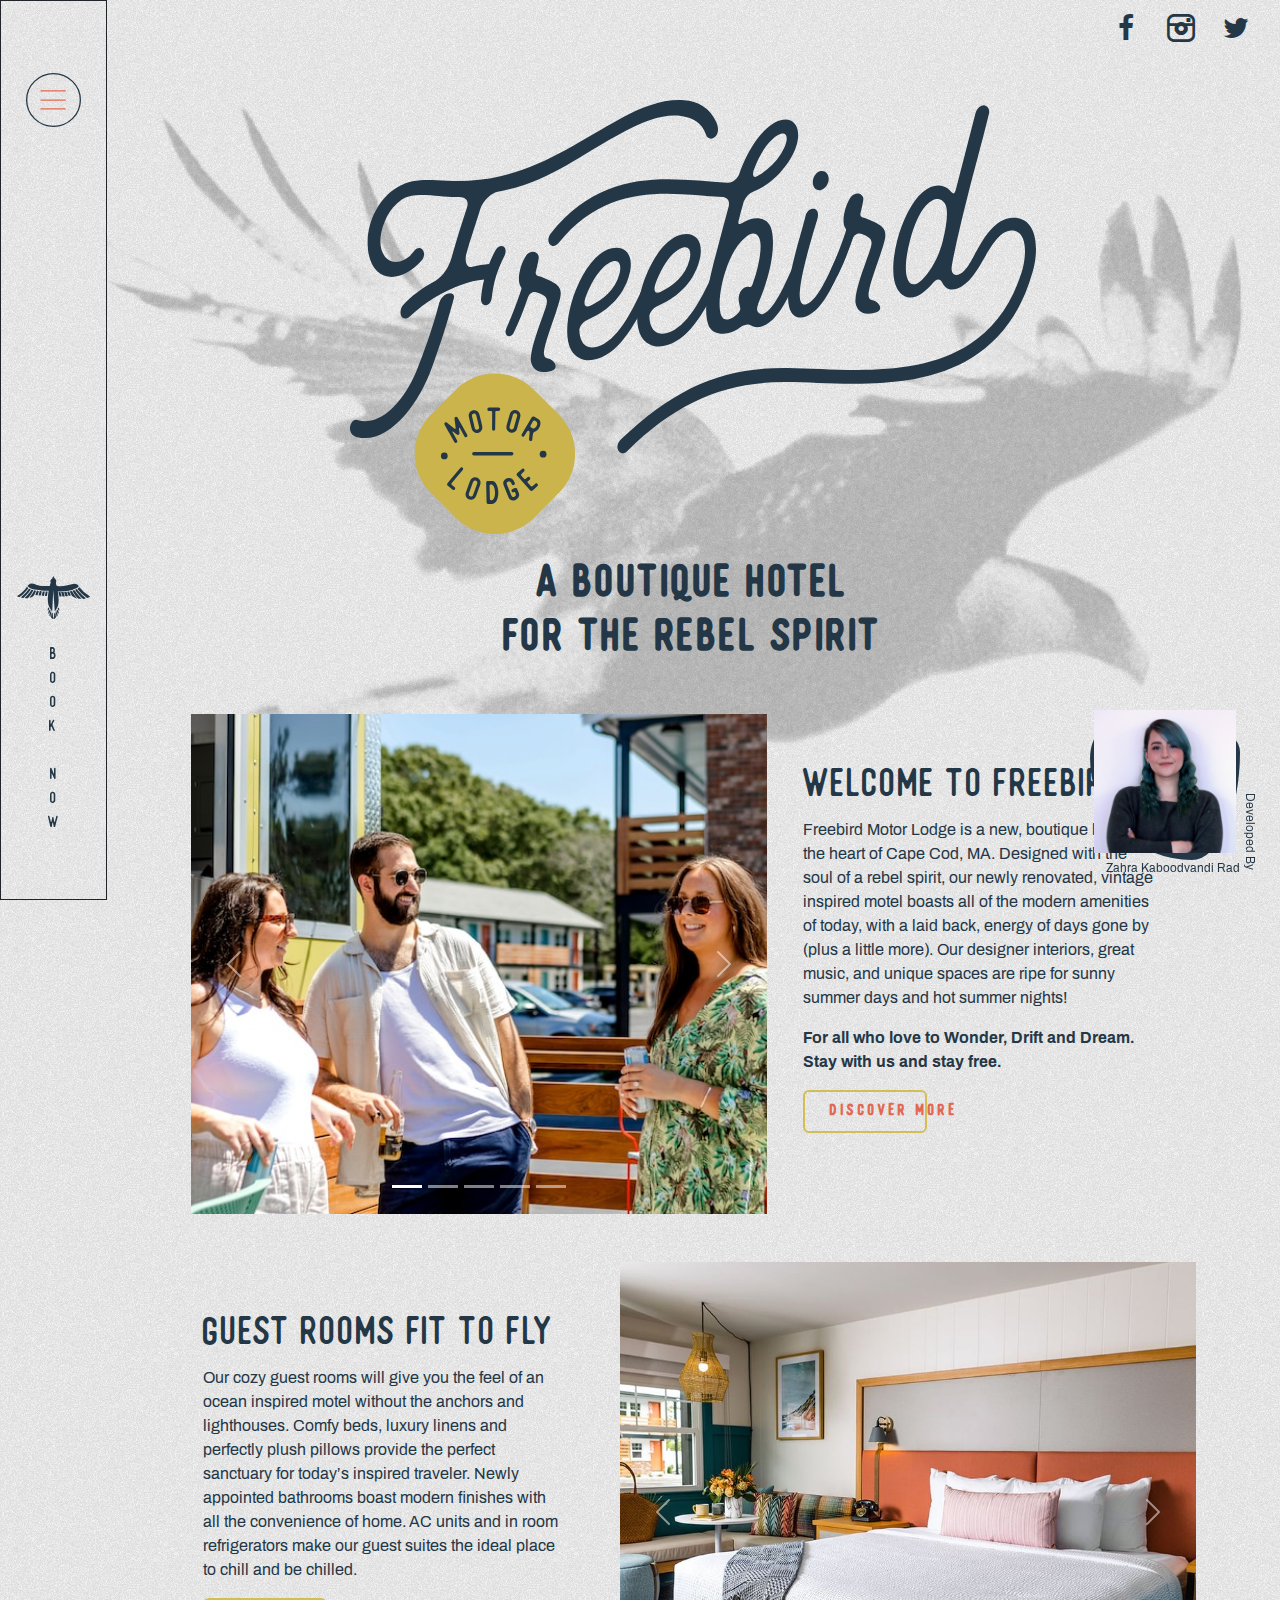
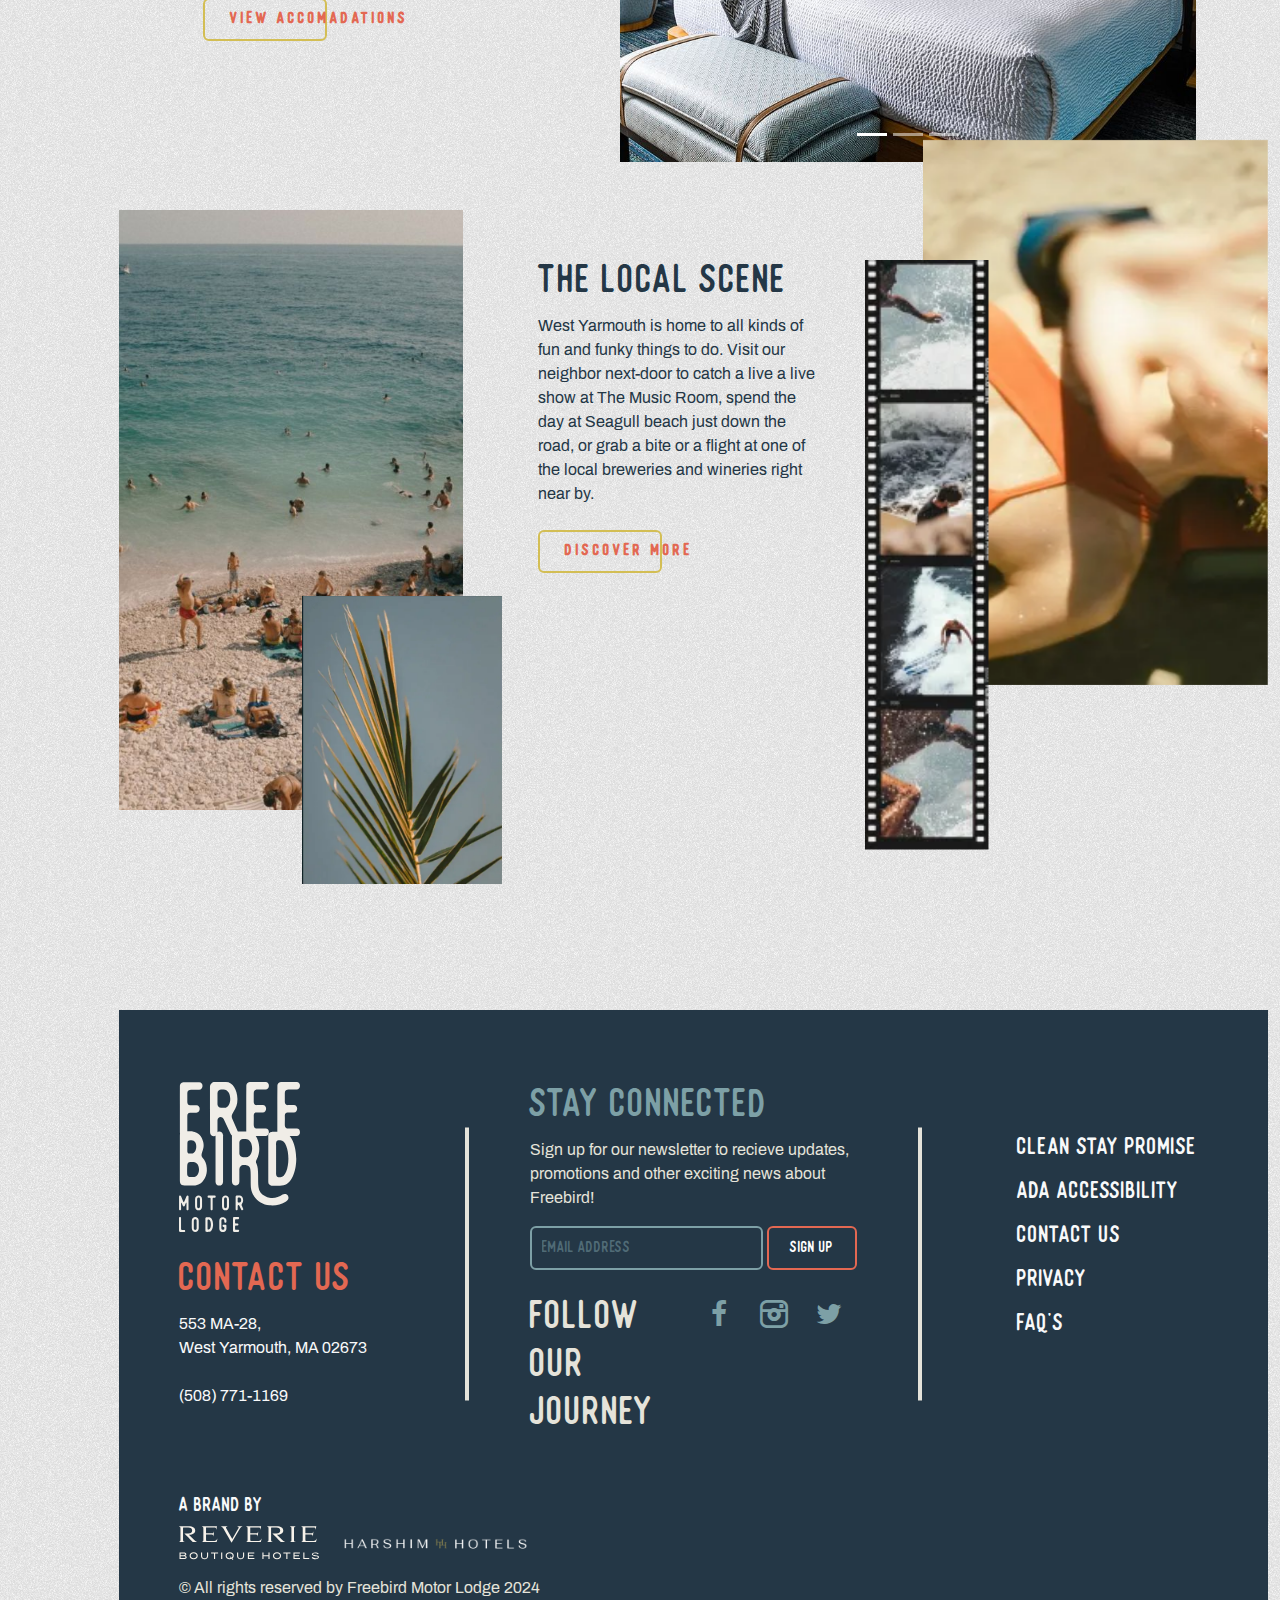
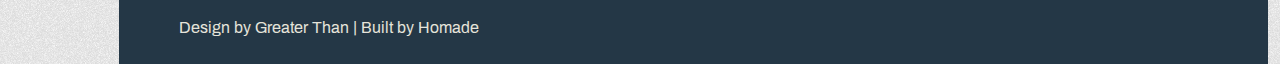
==== commit b053002a: "overflow" ====
--- a/index.html
+++ b/index.html
@@ -26,7 +26,7 @@
                         o<br>k<br><br>n<br>o<br>w</figcaption>
                 </figure>
             </aside>
-            <main class="col-12 col-md-11 position-absolute top-0 end-0">
+            <main class="col-12 col-md-11 position-absolute top-0 end-0 overflow-hidden">
                 <div class="hero">
                     <figure
                         class="position-fixed position-sm-absolute d-flex d-md-none justify-content-center mt-5 menu menu-hover"
@@ -228,7 +228,7 @@
                     </div>
                 </div>
                 <footer class="py-4 px-md-5">
-                    <div class="container mx-sm-0">
+                    <div class="container mx-0">
                         <div class="row justify-content-between">
                             <div class="mt-5 col-lg-3">
                                 <a href="" class="footerBird d-flex mb-4">
@@ -303,17 +303,17 @@
                             </div>
                         </div>
                     </div>
-                    <div class="container mx-sm-0">
+                    <div class="container mx-0">
                         <div class="row flex-column flex-xxl-row mt-lg-5 justify-content-xxl-between">
                             <div class="flex-xxl-fill col-xxl-4 d-flex
                             flex-column">
                                 <h5 class="text-uppercase heritage text-light">a brand by</h5>
-                                <div class="d-flex w-100 logos">
+                                <div class="d-flex flex-column flex-sm-row w-100 logos">
                                     <img src="img/f3.svg" alt="" class="">
                                     <img src="img/f1.png" alt="" class="">
                                 </div>
                             </div>
-                            <div class="mt-xxl-4 col-xxl-4 arch-reg extraColor mt-3">© All rights reserved by Freebird
+                            <div class="mt-xxl-4 col-xxl-4 arch-reg extraColor mt-3 d-flex flex-wrap">© All rights reserved by Freebird
                                 Motor Lodge 2024
                             </div>
                             <div class="mt-xxl-4 col-xxl-4 arch-reg extraColor mt-3 cRight">
--- a/styles/master.css
+++ b/styles/master.css
@@ -104,7 +104,7 @@
 
 .menu {
   width: 44px;
-  right: 30px;
+  right: 80px;
 }
 
 .menu-hover > img {
@@ -120,7 +120,7 @@
   right: 50%;
   transform: translateX(50%);
   width: 500px;
-  top: 25%;
+  top: 2%;
 }
 .hero > h1 {
   font-size: 45px;
@@ -278,7 +278,7 @@
   width: 90px;
   height: 90px;
   bottom: 40px;
-  right: 40px;
+  right: 80px;
 }
 .zahra > p {
   top: 90px;
@@ -369,6 +369,14 @@
     border-radius: 68% 32% 59% 41%/63% 60% 40% 37%;
   }
 }
+@media screen and (min-width: 576px) {
+  .zahra {
+    right: 40px;
+  }
+  .menu {
+    right: 30px;
+  }
+}
 @media screen and (min-width: 768px) {
   .hero ~ img {
     width: 750px;
